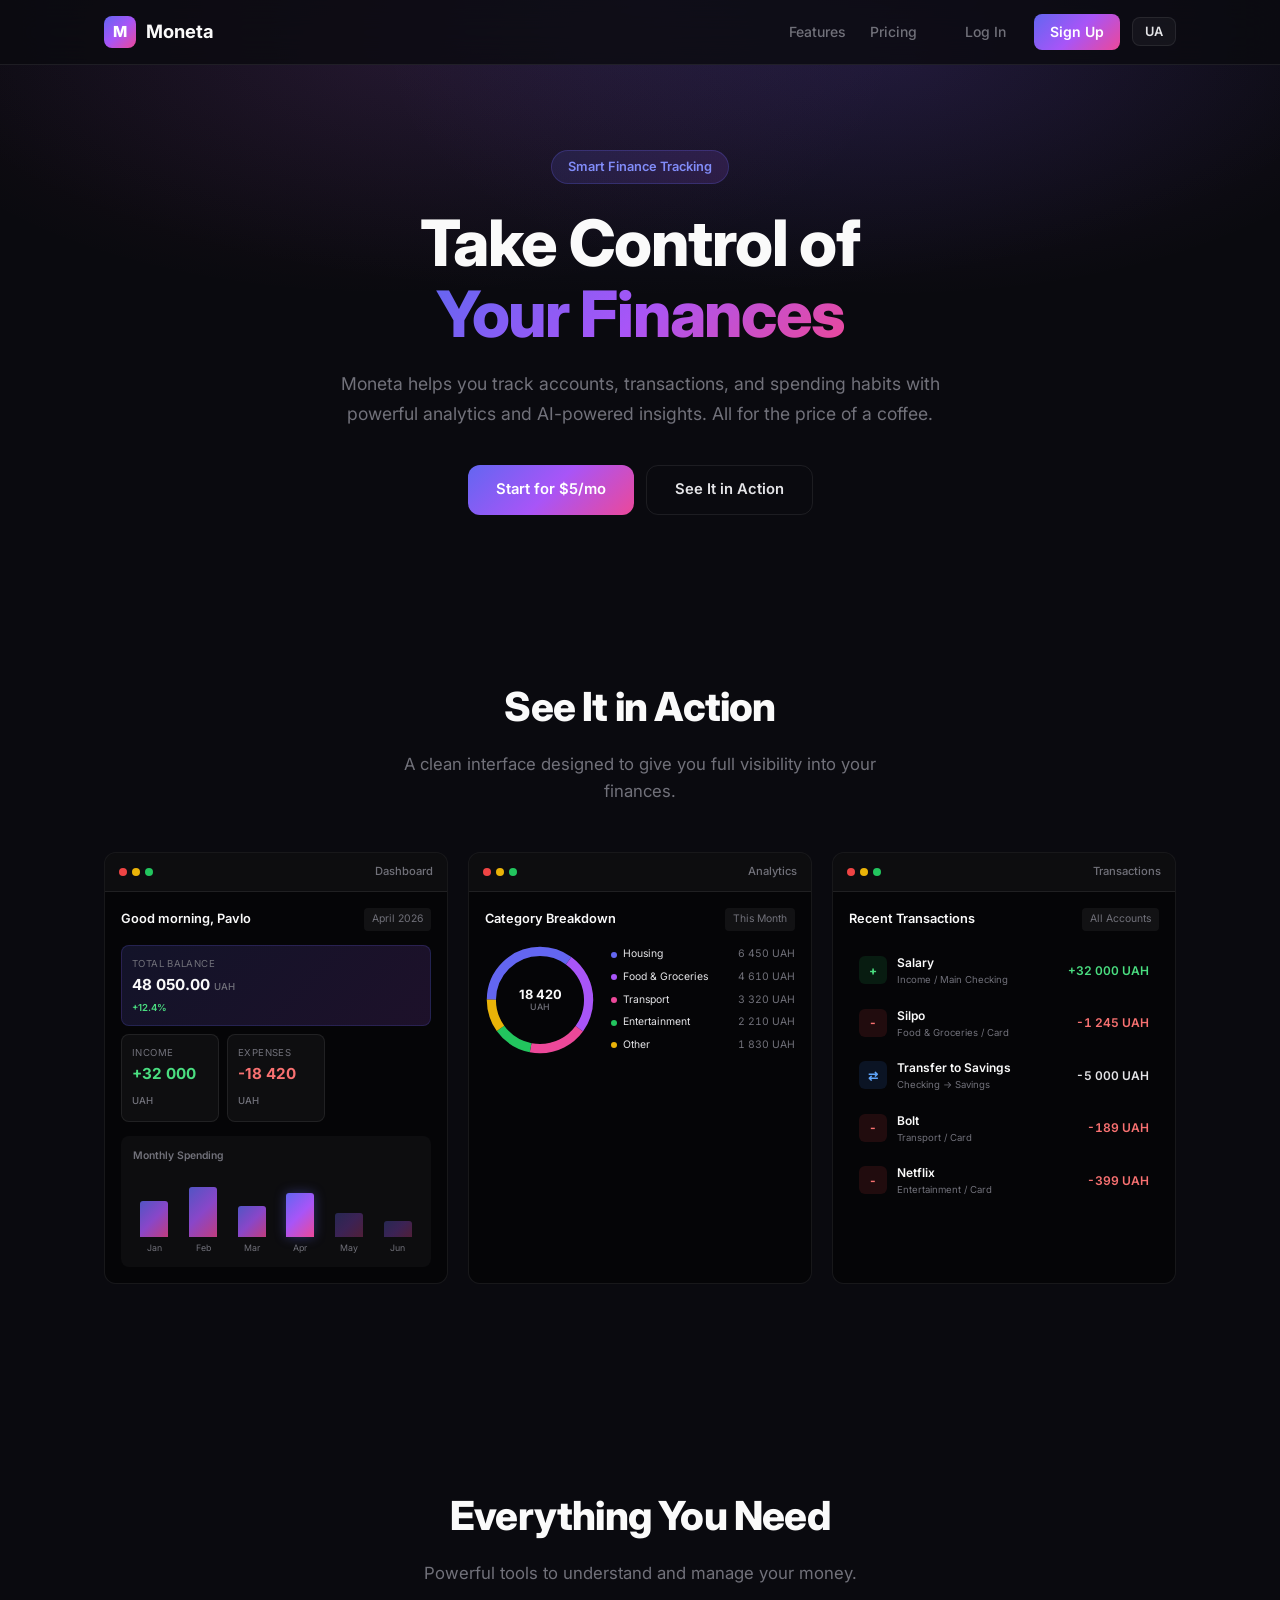
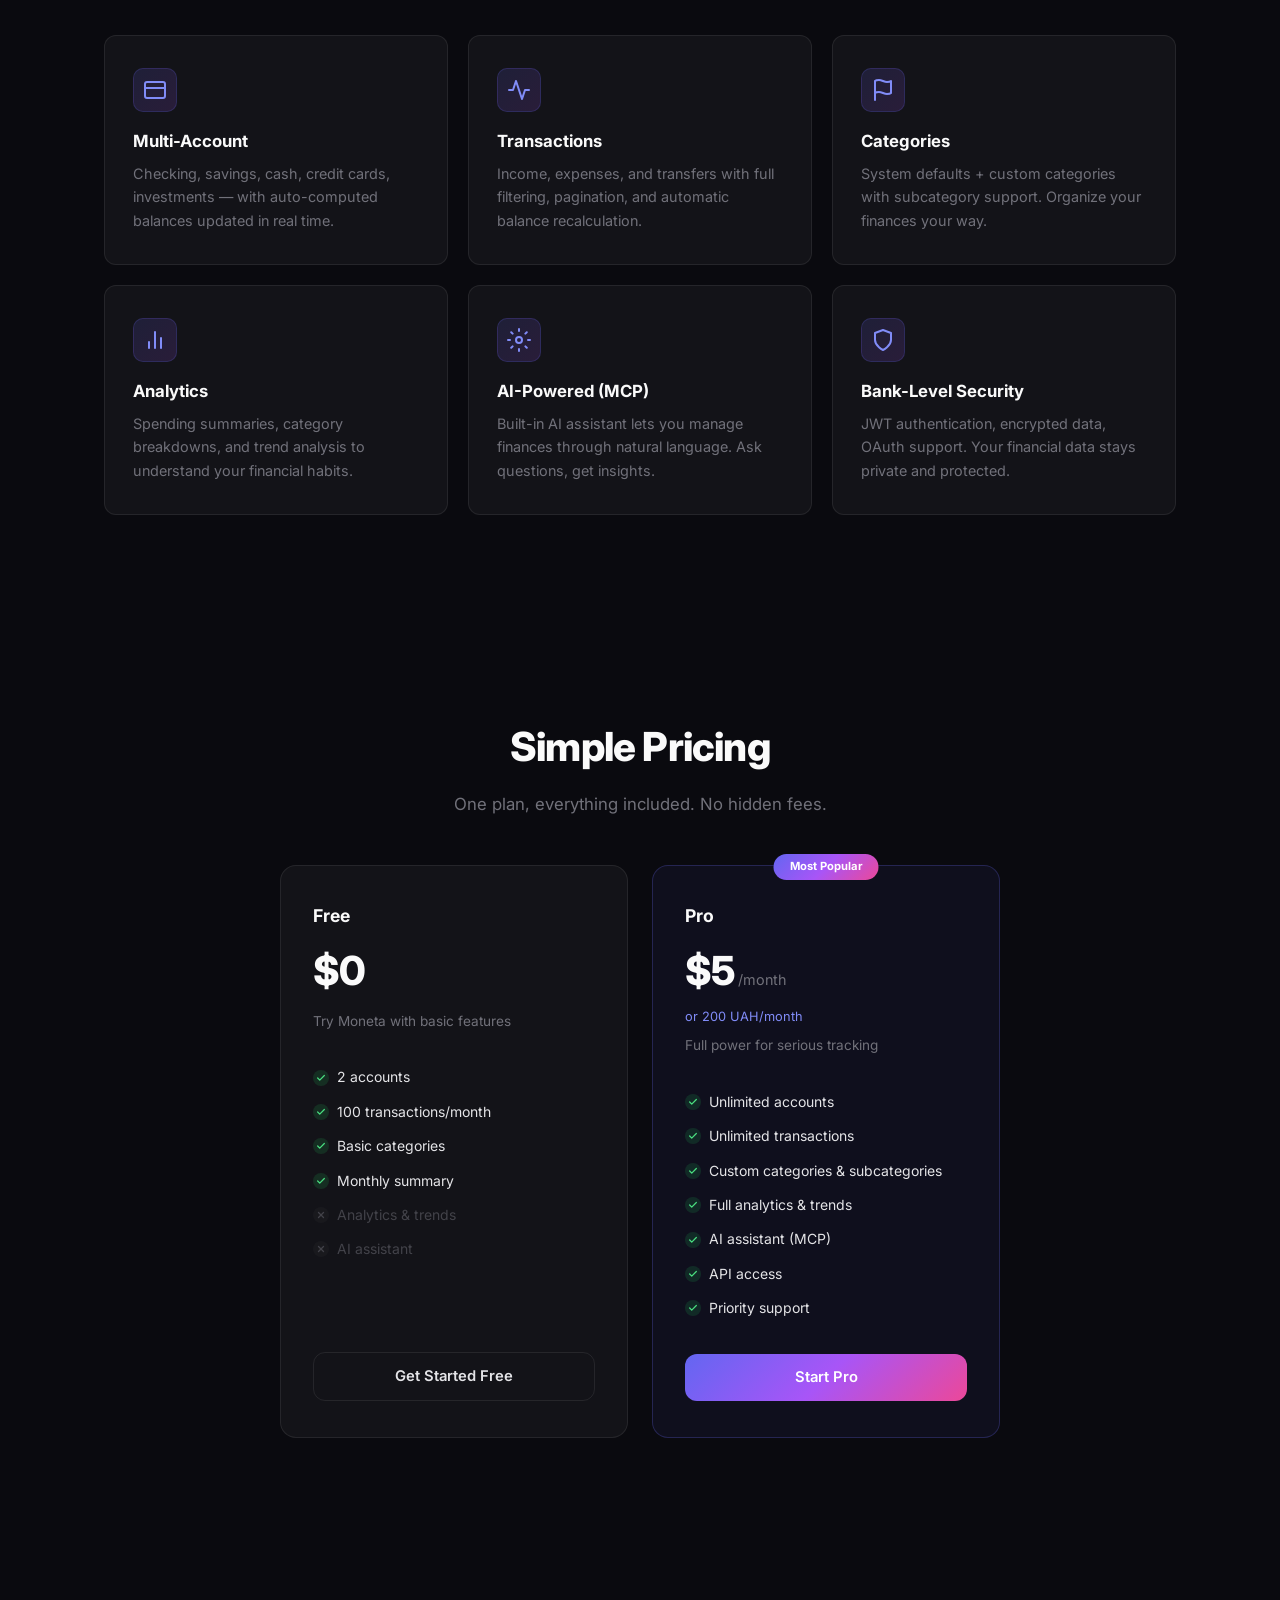
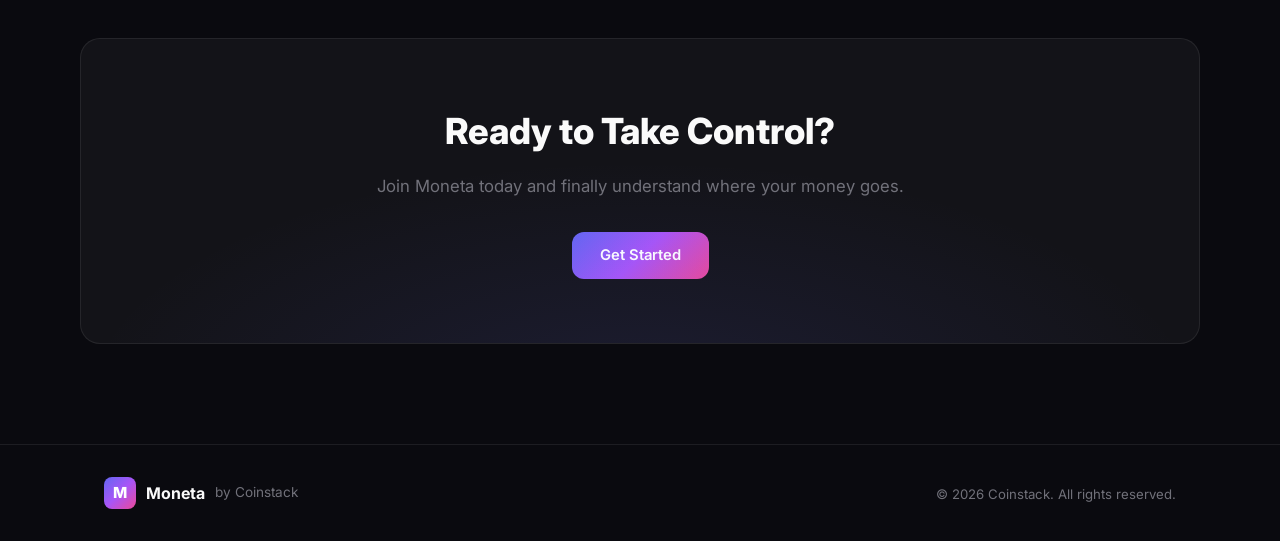
==== index.html @ 7d32ae3e "fix: improve navbar layout with grouped elements - Group nav links and auth actions separately - Mov" ====
<!DOCTYPE html>
<html lang="en">
<head>
  <meta charset="UTF-8" />
  <meta name="viewport" content="width=device-width, initial-scale=1.0" />
  <title>Moneta by Coinstack — Personal Finance Tracking</title>
  <meta name="description" content="Moneta by Coinstack — modern personal finance tracking. Accounts, transactions, categories, analytics, AI-powered insights." />
  <link rel="stylesheet" href="style.css" />
  <link rel="preconnect" href="https://fonts.googleapis.com" />
  <link rel="preconnect" href="https://fonts.gstatic.com" crossorigin />
  <link href="https://fonts.googleapis.com/css2?family=Inter:wght@400;500;600;700;800&display=swap" rel="stylesheet" />
</head>
<body>
  <!-- Nav -->
  <nav class="nav">
    <div class="nav__inner container">
      <a href="#" class="nav__logo">
        <span class="nav__logo-icon">M</span>
        <span>Moneta</span>
      </a>
      <div class="nav__right">
        <div class="nav__links">
          <a href="#features" class="nav__link" data-i18n="nav.features">Features</a>
          <a href="#pricing" class="nav__link" data-i18n="nav.pricing">Pricing</a>
        </div>
        <div class="nav__actions">
          <a href="https://app.coinstack.cloud/login" class="nav__btn nav__btn--login" data-i18n="nav.login">Log In</a>
          <a href="https://app.coinstack.cloud/register" class="nav__btn nav__btn--register" data-i18n="nav.register">Sign Up</a>
          <button class="lang-toggle" id="langToggle" aria-label="Switch language">
            <span class="lang-toggle__flag" id="langFlag">UA</span>
          </button>
        </div>
      </div>
    </div>
  </nav>

  <!-- Hero -->
  <section class="hero">
    <div class="hero__bg"></div>
    <div class="container hero__inner">
      <div class="hero__badge" data-i18n="hero.badge">Smart Finance Tracking</div>
      <h1 class="hero__title">
        <span data-i18n="hero.title1">Take Control of</span><br />
        <span class="hero__title--gradient" data-i18n="hero.title2">Your Finances</span>
      </h1>
      <p class="hero__subtitle" data-i18n="hero.subtitle">
        Moneta helps you track accounts, transactions, and spending habits with powerful analytics and AI-powered insights. All for the price of a coffee.
      </p>
      <div class="hero__cta">
        <a href="#pricing" class="btn btn--primary" data-i18n="hero.cta1">Start for $5/mo</a>
        <a href="#screenshots" class="btn btn--outline" data-i18n="hero.cta2">See It in Action</a>
      </div>
    </div>
  </section>

  <!-- Screenshots -->
  <section class="screenshots" id="screenshots">
    <div class="container">
      <h2 class="section__title" data-i18n="screenshots.title">See It in Action</h2>
      <p class="section__subtitle" data-i18n="screenshots.subtitle">A clean interface designed to give you full visibility into your finances.</p>

      <div class="screenshots__carousel">
        <!-- Dashboard mockup -->
        <div class="mockup">
          <div class="mockup__header">
            <div class="mockup__dots">
              <span></span><span></span><span></span>
            </div>
            <span class="mockup__tab" data-i18n="screenshots.tab.dashboard">Dashboard</span>
          </div>
          <div class="mockup__body">
            <div class="mockup__topbar">
              <span class="mockup__greeting" data-i18n="screenshots.greeting">Good morning, Pavlo</span>
              <span class="mockup__date">April 2026</span>
            </div>
            <div class="mockup__cards">
              <div class="mockup__stat-card mockup__stat-card--balance">
                <span class="mockup__stat-label" data-i18n="screenshots.totalBalance">Total Balance</span>
                <span class="mockup__stat-value">48 050.00 <small>UAH</small></span>
                <span class="mockup__stat-change mockup__stat-change--up">+12.4%</span>
              </div>
              <div class="mockup__stat-card">
                <span class="mockup__stat-label" data-i18n="screenshots.income">Income</span>
                <span class="mockup__stat-value mockup__stat-value--green">+32 000 <small>UAH</small></span>
              </div>
              <div class="mockup__stat-card">
                <span class="mockup__stat-label" data-i18n="screenshots.expenses">Expenses</span>
                <span class="mockup__stat-value mockup__stat-value--red">-18 420 <small>UAH</small></span>
              </div>
            </div>
            <div class="mockup__chart-section">
              <span class="mockup__chart-title" data-i18n="screenshots.spendingChart">Monthly Spending</span>
              <div class="mockup__bars">
                <div class="mockup__bar-group"><div class="mockup__bar" style="height:45%"></div><span>Jan</span></div>
                <div class="mockup__bar-group"><div class="mockup__bar" style="height:62%"></div><span>Feb</span></div>
                <div class="mockup__bar-group"><div class="mockup__bar" style="height:38%"></div><span>Mar</span></div>
                <div class="mockup__bar-group"><div class="mockup__bar mockup__bar--active" style="height:55%"></div><span>Apr</span></div>
                <div class="mockup__bar-group"><div class="mockup__bar mockup__bar--dim" style="height:30%"></div><span>May</span></div>
                <div class="mockup__bar-group"><div class="mockup__bar mockup__bar--dim" style="height:20%"></div><span>Jun</span></div>
              </div>
            </div>
          </div>
        </div>

        <!-- Analytics mockup -->
        <div class="mockup">
          <div class="mockup__header">
            <div class="mockup__dots">
              <span></span><span></span><span></span>
            </div>
            <span class="mockup__tab" data-i18n="screenshots.tab.analytics">Analytics</span>
          </div>
          <div class="mockup__body">
            <div class="mockup__topbar">
              <span class="mockup__greeting" data-i18n="screenshots.categoryBreakdown">Category Breakdown</span>
              <span class="mockup__date" data-i18n="screenshots.thisMonth">This Month</span>
            </div>
            <div class="mockup__donut-section">
              <div class="mockup__donut">
                <svg viewBox="0 0 36 36">
                  <circle cx="18" cy="18" r="15.915" fill="none" stroke="rgba(255,255,255,0.05)" stroke-width="3"/>
                  <circle cx="18" cy="18" r="15.915" fill="none" stroke="#6366f1" stroke-width="3" stroke-dasharray="35 65" stroke-dashoffset="25"/>
                  <circle cx="18" cy="18" r="15.915" fill="none" stroke="#a855f7" stroke-width="3" stroke-dasharray="25 75" stroke-dashoffset="90"/>
                  <circle cx="18" cy="18" r="15.915" fill="none" stroke="#ec4899" stroke-width="3" stroke-dasharray="18 82" stroke-dashoffset="65"/>
                  <circle cx="18" cy="18" r="15.915" fill="none" stroke="#22c55e" stroke-width="3" stroke-dasharray="12 88" stroke-dashoffset="47"/>
                  <circle cx="18" cy="18" r="15.915" fill="none" stroke="#eab308" stroke-width="3" stroke-dasharray="10 90" stroke-dashoffset="35"/>
                </svg>
                <span class="mockup__donut-center">18 420<br/><small>UAH</small></span>
              </div>
              <div class="mockup__legend">
                <div class="mockup__legend-item"><span class="mockup__legend-dot" style="background:#6366f1"></span><span data-i18n="screenshots.cat.housing">Housing</span><span class="mockup__legend-val">6 450 UAH</span></div>
                <div class="mockup__legend-item"><span class="mockup__legend-dot" style="background:#a855f7"></span><span data-i18n="screenshots.cat.food">Food & Groceries</span><span class="mockup__legend-val">4 610 UAH</span></div>
                <div class="mockup__legend-item"><span class="mockup__legend-dot" style="background:#ec4899"></span><span data-i18n="screenshots.cat.transport">Transport</span><span class="mockup__legend-val">3 320 UAH</span></div>
                <div class="mockup__legend-item"><span class="mockup__legend-dot" style="background:#22c55e"></span><span data-i18n="screenshots.cat.entertainment">Entertainment</span><span class="mockup__legend-val">2 210 UAH</span></div>
                <div class="mockup__legend-item"><span class="mockup__legend-dot" style="background:#eab308"></span><span data-i18n="screenshots.cat.other">Other</span><span class="mockup__legend-val">1 830 UAH</span></div>
              </div>
            </div>
          </div>
        </div>

        <!-- Transactions mockup -->
        <div class="mockup">
          <div class="mockup__header">
            <div class="mockup__dots">
              <span></span><span></span><span></span>
            </div>
            <span class="mockup__tab" data-i18n="screenshots.tab.transactions">Transactions</span>
          </div>
          <div class="mockup__body">
            <div class="mockup__topbar">
              <span class="mockup__greeting" data-i18n="screenshots.recentTransactions">Recent Transactions</span>
              <span class="mockup__filter-pill" data-i18n="screenshots.allAccounts">All Accounts</span>
            </div>
            <div class="mockup__tx-list">
              <div class="mockup__tx">
                <div class="mockup__tx-icon mockup__tx-icon--green">+</div>
                <div class="mockup__tx-info">
                  <span class="mockup__tx-name" data-i18n="screenshots.tx.salary">Salary</span>
                  <span class="mockup__tx-cat" data-i18n="screenshots.tx.salarycat">Income / Main Checking</span>
                </div>
                <span class="mockup__tx-amount mockup__tx-amount--green">+32 000 UAH</span>
              </div>
              <div class="mockup__tx">
                <div class="mockup__tx-icon mockup__tx-icon--red">-</div>
                <div class="mockup__tx-info">
                  <span class="mockup__tx-name">Silpo</span>
                  <span class="mockup__tx-cat" data-i18n="screenshots.tx.groceries">Food & Groceries / Card</span>
                </div>
                <span class="mockup__tx-amount mockup__tx-amount--red">-1 245 UAH</span>
              </div>
              <div class="mockup__tx">
                <div class="mockup__tx-icon mockup__tx-icon--blue">&#8644;</div>
                <div class="mockup__tx-info">
                  <span class="mockup__tx-name" data-i18n="screenshots.tx.transfer">Transfer to Savings</span>
                  <span class="mockup__tx-cat" data-i18n="screenshots.tx.transfercat">Checking &rarr; Savings</span>
                </div>
                <span class="mockup__tx-amount">-5 000 UAH</span>
              </div>
              <div class="mockup__tx">
                <div class="mockup__tx-icon mockup__tx-icon--red">-</div>
                <div class="mockup__tx-info">
                  <span class="mockup__tx-name">Bolt</span>
                  <span class="mockup__tx-cat" data-i18n="screenshots.tx.transport">Transport / Card</span>
                </div>
                <span class="mockup__tx-amount mockup__tx-amount--red">-189 UAH</span>
              </div>
              <div class="mockup__tx">
                <div class="mockup__tx-icon mockup__tx-icon--red">-</div>
                <div class="mockup__tx-info">
                  <span class="mockup__tx-name">Netflix</span>
                  <span class="mockup__tx-cat" data-i18n="screenshots.tx.entertainment">Entertainment / Card</span>
                </div>
                <span class="mockup__tx-amount mockup__tx-amount--red">-399 UAH</span>
              </div>
            </div>
          </div>
        </div>
      </div>
    </div>
  </section>

  <!-- Features -->
  <section class="features" id="features">
    <div class="container">
      <h2 class="section__title" data-i18n="features.title">Everything You Need</h2>
      <p class="section__subtitle" data-i18n="features.subtitle">Powerful tools to understand and manage your money.</p>
      <div class="features__grid">

        <div class="card">
          <div class="card__icon">
            <svg width="24" height="24" fill="none" stroke="currentColor" stroke-width="2" stroke-linecap="round" stroke-linejoin="round"><rect x="2" y="4" width="20" height="16" rx="2"/><path d="M2 10h20"/></svg>
          </div>
          <h3 class="card__title" data-i18n="features.accounts.title">Multi-Account</h3>
          <p class="card__text" data-i18n="features.accounts.text">Checking, savings, cash, credit cards, investments — with auto-computed balances updated in real time.</p>
        </div>

        <div class="card">
          <div class="card__icon">
            <svg width="24" height="24" fill="none" stroke="currentColor" stroke-width="2" stroke-linecap="round" stroke-linejoin="round"><polyline points="22 12 18 12 15 21 9 3 6 12 2 12"/></svg>
          </div>
          <h3 class="card__title" data-i18n="features.transactions.title">Transactions</h3>
          <p class="card__text" data-i18n="features.transactions.text">Income, expenses, and transfers with full filtering, pagination, and automatic balance recalculation.</p>
        </div>

        <div class="card">
          <div class="card__icon">
            <svg width="24" height="24" fill="none" stroke="currentColor" stroke-width="2" stroke-linecap="round" stroke-linejoin="round"><path d="M4 15s1-1 4-1 5 2 8 2 4-1 4-1V3s-1 1-4 1-5-2-8-2-4 1-4 1z"/><line x1="4" y1="22" x2="4" y2="15"/></svg>
          </div>
          <h3 class="card__title" data-i18n="features.categories.title">Categories</h3>
          <p class="card__text" data-i18n="features.categories.text">System defaults + custom categories with subcategory support. Organize your finances your way.</p>
        </div>

        <div class="card">
          <div class="card__icon">
            <svg width="24" height="24" fill="none" stroke="currentColor" stroke-width="2" stroke-linecap="round" stroke-linejoin="round"><line x1="18" y1="20" x2="18" y2="10"/><line x1="12" y1="20" x2="12" y2="4"/><line x1="6" y1="20" x2="6" y2="14"/></svg>
          </div>
          <h3 class="card__title" data-i18n="features.analytics.title">Analytics</h3>
          <p class="card__text" data-i18n="features.analytics.text">Spending summaries, category breakdowns, and trend analysis to understand your financial habits.</p>
        </div>

        <div class="card">
          <div class="card__icon">
            <svg width="24" height="24" fill="none" stroke="currentColor" stroke-width="2" stroke-linecap="round" stroke-linejoin="round"><circle cx="12" cy="12" r="3"/><path d="M12 1v2M12 21v2M4.22 4.22l1.42 1.42M18.36 18.36l1.42 1.42M1 12h2M21 12h2M4.22 19.78l1.42-1.42M18.36 5.64l1.42-1.42"/></svg>
          </div>
          <h3 class="card__title" data-i18n="features.mcp.title">AI-Powered (MCP)</h3>
          <p class="card__text" data-i18n="features.mcp.text">Built-in AI assistant lets you manage finances through natural language. Ask questions, get insights.</p>
        </div>

        <div class="card">
          <div class="card__icon">
            <svg width="24" height="24" fill="none" stroke="currentColor" stroke-width="2" stroke-linecap="round" stroke-linejoin="round"><path d="M12 22s8-4 8-10V5l-8-3-8 3v7c0 6 8 10 8 10z"/></svg>
          </div>
          <h3 class="card__title" data-i18n="features.security.title">Bank-Level Security</h3>
          <p class="card__text" data-i18n="features.security.text">JWT authentication, encrypted data, OAuth support. Your financial data stays private and protected.</p>
        </div>

      </div>
    </div>
  </section>

  <!-- Pricing -->
  <section class="pricing" id="pricing">
    <div class="container">
      <h2 class="section__title" data-i18n="pricing.title">Simple Pricing</h2>
      <p class="section__subtitle" data-i18n="pricing.subtitle">One plan, everything included. No hidden fees.</p>
      <div class="pricing__grid">

        <div class="pricing__card pricing__card--free">
          <div class="pricing__card-header">
            <h3 class="pricing__plan" data-i18n="pricing.free.name">Free</h3>
            <div class="pricing__price">
              <span class="pricing__amount">$0</span>
            </div>
            <p class="pricing__desc" data-i18n="pricing.free.desc">Try Moneta with basic features</p>
          </div>
          <ul class="pricing__features">
            <li data-i18n="pricing.free.f1">2 accounts</li>
            <li data-i18n="pricing.free.f2">100 transactions/month</li>
            <li data-i18n="pricing.free.f3">Basic categories</li>
            <li data-i18n="pricing.free.f4">Monthly summary</li>
            <li class="pricing__features--disabled" data-i18n="pricing.free.f5">Analytics & trends</li>
            <li class="pricing__features--disabled" data-i18n="pricing.free.f6">AI assistant</li>
          </ul>
          <a href="#" class="btn btn--outline pricing__btn" data-i18n="pricing.free.cta">Get Started Free</a>
        </div>

        <div class="pricing__card pricing__card--pro">
          <div class="pricing__popular" data-i18n="pricing.popular">Most Popular</div>
          <div class="pricing__card-header">
            <h3 class="pricing__plan" data-i18n="pricing.pro.name">Pro</h3>
            <div class="pricing__price">
              <span class="pricing__amount" id="priceAmount">$5</span>
              <span class="pricing__period" data-i18n="pricing.period">/month</span>
            </div>
            <p class="pricing__price-alt" id="priceAlt" data-i18n="pricing.pro.alt">or 200 UAH/month</p>
            <p class="pricing__desc" data-i18n="pricing.pro.desc">Full power for serious tracking</p>
          </div>
          <ul class="pricing__features">
            <li data-i18n="pricing.pro.f1">Unlimited accounts</li>
            <li data-i18n="pricing.pro.f2">Unlimited transactions</li>
            <li data-i18n="pricing.pro.f3">Custom categories & subcategories</li>
            <li data-i18n="pricing.pro.f4">Full analytics & trends</li>
            <li data-i18n="pricing.pro.f5">AI assistant (MCP)</li>
            <li data-i18n="pricing.pro.f6">API access</li>
            <li data-i18n="pricing.pro.f7">Priority support</li>
          </ul>
          <a href="#" class="btn btn--primary pricing__btn" data-i18n="pricing.pro.cta">Start Pro</a>
        </div>

      </div>
    </div>
  </section>

  <!-- CTA -->
  <section class="cta">
    <div class="container cta__inner">
      <h2 class="cta__title" data-i18n="cta.title">Ready to Take Control?</h2>
      <p class="cta__text" data-i18n="cta.text">Join Moneta today and finally understand where your money goes.</p>
      <div class="hero__cta">
        <a href="#pricing" class="btn btn--primary" data-i18n="cta.start">Get Started</a>
      </div>
    </div>
  </section>

  <!-- Footer -->
  <footer class="footer">
    <div class="container footer__inner">
      <div class="footer__left">
        <span class="nav__logo-icon">M</span>
        <span>Moneta</span>
        <span class="footer__by">by Coinstack</span>
      </div>
      <div class="footer__right">
        <span class="footer__copy" data-i18n="footer.copy">&copy; 2026 Coinstack. All rights reserved.</span>
      </div>
    </div>
  </footer>

  <script src="script.js"></script>
</body>
</html>
---- style.css ----
/* ===== Reset & Base ===== */
*,
*::before,
*::after {
  margin: 0;
  padding: 0;
  box-sizing: border-box;
}

:root {
  --bg: #0a0a0f;
  --bg-card: rgba(255, 255, 255, 0.04);
  --bg-card-hover: rgba(255, 255, 255, 0.07);
  --border: rgba(255, 255, 255, 0.08);
  --text: #e4e4e7;
  --text-dim: #71717a;
  --text-bright: #fafafa;
  --accent: #6366f1;
  --accent-light: #818cf8;
  --gradient: linear-gradient(135deg, #6366f1, #a855f7, #ec4899);
  --gradient-subtle: linear-gradient(135deg, rgba(99,102,241,0.15), rgba(168,85,247,0.15));
  --radius: 12px;
  --radius-sm: 8px;
  --font: 'Inter', -apple-system, BlinkMacSystemFont, sans-serif;
}

html {
  scroll-behavior: smooth;
  -webkit-font-smoothing: antialiased;
}

body {
  font-family: var(--font);
  background: var(--bg);
  color: var(--text);
  line-height: 1.6;
  overflow-x: hidden;
}

a {
  color: inherit;
  text-decoration: none;
}

.container {
  max-width: 1120px;
  margin: 0 auto;
  padding: 0 24px;
}

/* ===== Nav ===== */
.nav {
  position: fixed;
  top: 0;
  left: 0;
  right: 0;
  z-index: 100;
  background: rgba(10, 10, 15, 0.8);
  backdrop-filter: blur(20px);
  border-bottom: 1px solid var(--border);
}

.nav__inner {
  display: flex;
  align-items: center;
  justify-content: space-between;
  height: 64px;
}

.nav__logo {
  display: flex;
  align-items: center;
  gap: 10px;
  font-weight: 700;
  font-size: 1.15rem;
  color: var(--text-bright);
}

.nav__logo-icon {
  display: inline-flex;
  align-items: center;
  justify-content: center;
  width: 32px;
  height: 32px;
  background: var(--gradient);
  border-radius: 8px;
  font-weight: 800;
  font-size: 0.95rem;
  color: #fff;
}

.nav__right {
  display: flex;
  align-items: center;
  gap: 32px;
}

.nav__links {
  display: flex;
  align-items: center;
  gap: 24px;
}

.nav__actions {
  display: flex;
  align-items: center;
  gap: 12px;
}

.nav__link {
  font-size: 0.875rem;
  font-weight: 500;
  color: var(--text-dim);
  transition: color 0.2s;
}

.nav__link:hover {
  color: var(--text-bright);
}

.lang-toggle {
  display: inline-flex;
  align-items: center;
  justify-content: center;
  background: var(--bg-card);
  border: 1px solid var(--border);
  border-radius: var(--radius-sm);
  padding: 6px 12px;
  color: var(--text);
  font-size: 0.8rem;
  font-weight: 600;
  font-family: var(--font);
  cursor: pointer;
  transition: background 0.2s, border-color 0.2s;
}

.lang-toggle:hover {
  background: var(--bg-card-hover);
  border-color: var(--accent);
}

.nav__btn {
  font-size: 0.875rem;
  font-weight: 500;
  padding: 7px 16px;
  border-radius: var(--radius-sm);
  transition: all 0.2s;
}

.nav__btn--login {
  color: var(--text-dim);
}

.nav__btn--login:hover {
  color: var(--text-bright);
}

.nav__btn--register {
  background: var(--gradient);
  color: #fff;
  font-weight: 600;
}

.nav__btn--register:hover {
  opacity: 0.9;
  transform: translateY(-1px);
}

/* ===== Hero ===== */
.hero {
  position: relative;
  padding: 150px 0 80px;
  text-align: center;
  overflow: hidden;
}

.hero__bg {
  position: absolute;
  inset: 0;
  background:
    radial-gradient(ellipse 60% 50% at 50% 0%, rgba(99,102,241,0.15), transparent),
    radial-gradient(ellipse 40% 40% at 70% 10%, rgba(168,85,247,0.1), transparent),
    radial-gradient(ellipse 40% 40% at 30% 10%, rgba(236,72,153,0.08), transparent);
  pointer-events: none;
}

.hero__inner {
  position: relative;
}

.hero__badge {
  display: inline-block;
  padding: 6px 16px;
  background: var(--gradient-subtle);
  border: 1px solid rgba(99,102,241,0.25);
  border-radius: 999px;
  font-size: 0.8rem;
  font-weight: 600;
  color: var(--accent-light);
  margin-bottom: 24px;
}

.hero__title {
  font-size: clamp(2.5rem, 6vw, 4rem);
  font-weight: 800;
  line-height: 1.1;
  color: var(--text-bright);
  margin-bottom: 20px;
  letter-spacing: -0.02em;
}

.hero__title--gradient {
  background: var(--gradient);
  -webkit-background-clip: text;
  background-clip: text;
  -webkit-text-fill-color: transparent;
}

.hero__subtitle {
  max-width: 600px;
  margin: 0 auto 36px;
  font-size: 1.1rem;
  color: var(--text-dim);
  line-height: 1.7;
}

.hero__cta {
  display: flex;
  gap: 12px;
  justify-content: center;
  flex-wrap: wrap;
}

/* Buttons */
.btn {
  display: inline-flex;
  align-items: center;
  padding: 12px 28px;
  border-radius: var(--radius);
  font-size: 0.925rem;
  font-weight: 600;
  transition: all 0.2s;
  cursor: pointer;
}

.btn--primary {
  background: var(--gradient);
  color: #fff;
  border: none;
}

.btn--primary:hover {
  opacity: 0.9;
  transform: translateY(-1px);
  box-shadow: 0 8px 30px rgba(99,102,241,0.3);
}

.btn--outline {
  background: transparent;
  color: var(--text);
  border: 1px solid var(--border);
}

.btn--outline:hover {
  border-color: var(--accent);
  color: var(--text-bright);
  background: rgba(99,102,241,0.05);
}

/* ===== Section commons ===== */
.section__title {
  font-size: clamp(1.75rem, 4vw, 2.5rem);
  font-weight: 800;
  color: var(--text-bright);
  text-align: center;
  margin-bottom: 12px;
  letter-spacing: -0.02em;
}

.section__subtitle {
  text-align: center;
  color: var(--text-dim);
  max-width: 520px;
  margin: 0 auto 48px;
  font-size: 1.05rem;
}

/* ===== Screenshots / Mockups ===== */
.screenshots {
  padding: 80px 0 100px;
}

.screenshots__carousel {
  display: grid;
  grid-template-columns: repeat(3, 1fr);
  gap: 20px;
}

.mockup {
  background: rgba(0,0,0,0.5);
  border: 1px solid var(--border);
  border-radius: var(--radius);
  overflow: hidden;
  transition: border-color 0.3s, transform 0.3s;
}

.mockup:hover {
  border-color: rgba(99,102,241,0.25);
  transform: translateY(-4px);
}

.mockup__header {
  display: flex;
  align-items: center;
  gap: 8px;
  padding: 10px 14px;
  background: rgba(255,255,255,0.03);
  border-bottom: 1px solid var(--border);
}

.mockup__dots {
  display: flex;
  gap: 5px;
}

.mockup__dots span {
  width: 8px;
  height: 8px;
  border-radius: 50%;
}

.mockup__dots span:nth-child(1) { background: #ef4444; }
.mockup__dots span:nth-child(2) { background: #eab308; }
.mockup__dots span:nth-child(3) { background: #22c55e; }

.mockup__tab {
  margin-left: auto;
  font-size: 0.7rem;
  font-weight: 500;
  color: var(--text-dim);
}

.mockup__body {
  padding: 16px;
}

.mockup__topbar {
  display: flex;
  align-items: center;
  justify-content: space-between;
  margin-bottom: 14px;
}

.mockup__greeting {
  font-size: 0.8rem;
  font-weight: 600;
  color: var(--text-bright);
}

.mockup__date,
.mockup__filter-pill {
  font-size: 0.65rem;
  color: var(--text-dim);
  background: rgba(255,255,255,0.05);
  padding: 3px 8px;
  border-radius: 4px;
}

/* Dashboard stat cards */
.mockup__cards {
  display: grid;
  grid-template-columns: 1fr 1fr 1fr;
  gap: 8px;
  margin-bottom: 14px;
}

.mockup__stat-card {
  background: rgba(255,255,255,0.04);
  border: 1px solid var(--border);
  border-radius: 8px;
  padding: 10px;
  display: flex;
  flex-direction: column;
  gap: 2px;
}

.mockup__stat-card--balance {
  grid-column: 1 / -1;
  background: var(--gradient-subtle);
  border-color: rgba(99,102,241,0.2);
}

.mockup__stat-label {
  font-size: 0.6rem;
  color: var(--text-dim);
  text-transform: uppercase;
  letter-spacing: 0.04em;
}

.mockup__stat-value {
  font-size: 0.95rem;
  font-weight: 700;
  color: var(--text-bright);
}

.mockup__stat-value small {
  font-size: 0.6rem;
  font-weight: 500;
  color: var(--text-dim);
}

.mockup__stat-value--green { color: #4ade80; }
.mockup__stat-value--red { color: #f87171; }

.mockup__stat-change {
  font-size: 0.6rem;
  font-weight: 600;
}

.mockup__stat-change--up { color: #4ade80; }

/* Chart bars */
.mockup__chart-section {
  background: rgba(255,255,255,0.03);
  border-radius: 8px;
  padding: 12px;
}

.mockup__chart-title {
  font-size: 0.65rem;
  font-weight: 600;
  color: var(--text-dim);
  display: block;
  margin-bottom: 10px;
}

.mockup__bars {
  display: flex;
  align-items: flex-end;
  justify-content: space-between;
  height: 80px;
  gap: 6px;
}

.mockup__bar-group {
  flex: 1;
  display: flex;
  flex-direction: column;
  align-items: center;
  gap: 4px;
  height: 100%;
  justify-content: flex-end;
}

.mockup__bar-group span {
  font-size: 0.55rem;
  color: var(--text-dim);
}

.mockup__bar {
  width: 100%;
  max-width: 28px;
  background: var(--gradient);
  border-radius: 3px 3px 0 0;
  opacity: 0.8;
}

.mockup__bar--active {
  opacity: 1;
  box-shadow: 0 0 12px rgba(99,102,241,0.4);
}

.mockup__bar--dim {
  opacity: 0.3;
}

/* Analytics donut */
.mockup__donut-section {
  display: flex;
  gap: 16px;
  align-items: center;
}

.mockup__donut {
  position: relative;
  width: 110px;
  min-width: 110px;
  height: 110px;
}

.mockup__donut svg {
  width: 100%;
  height: 100%;
  transform: rotate(-90deg);
}

.mockup__donut-center {
  position: absolute;
  inset: 0;
  display: flex;
  align-items: center;
  justify-content: center;
  flex-direction: column;
  font-size: 0.8rem;
  font-weight: 700;
  color: var(--text-bright);
  text-align: center;
  line-height: 1.2;
}

.mockup__donut-center small {
  font-size: 0.55rem;
  font-weight: 500;
  color: var(--text-dim);
}

.mockup__legend {
  flex: 1;
  display: flex;
  flex-direction: column;
  gap: 6px;
}

.mockup__legend-item {
  display: flex;
  align-items: center;
  gap: 6px;
  font-size: 0.65rem;
  color: var(--text);
}

.mockup__legend-dot {
  width: 6px;
  height: 6px;
  border-radius: 50%;
  flex-shrink: 0;
}

.mockup__legend-val {
  margin-left: auto;
  color: var(--text-dim);
  font-variant-numeric: tabular-nums;
}

/* Transactions list */
.mockup__tx-list {
  display: flex;
  flex-direction: column;
  gap: 2px;
}

.mockup__tx {
  display: flex;
  align-items: center;
  gap: 10px;
  padding: 8px 10px;
  border-radius: 6px;
  transition: background 0.15s;
}

.mockup__tx:hover {
  background: rgba(255,255,255,0.03);
}

.mockup__tx-icon {
  width: 28px;
  height: 28px;
  border-radius: 6px;
  display: flex;
  align-items: center;
  justify-content: center;
  font-size: 0.75rem;
  font-weight: 700;
  flex-shrink: 0;
}

.mockup__tx-icon--green { background: rgba(34,197,94,0.12); color: #4ade80; }
.mockup__tx-icon--red { background: rgba(239,68,68,0.12); color: #f87171; }
.mockup__tx-icon--blue { background: rgba(59,130,246,0.12); color: #60a5fa; }

.mockup__tx-info {
  flex: 1;
  display: flex;
  flex-direction: column;
  min-width: 0;
}

.mockup__tx-name {
  font-size: 0.75rem;
  font-weight: 600;
  color: var(--text-bright);
}

.mockup__tx-cat {
  font-size: 0.6rem;
  color: var(--text-dim);
}

.mockup__tx-amount {
  font-size: 0.75rem;
  font-weight: 600;
  color: var(--text);
  white-space: nowrap;
  font-variant-numeric: tabular-nums;
}

.mockup__tx-amount--green { color: #4ade80; }
.mockup__tx-amount--red { color: #f87171; }

/* ===== Features ===== */
.features {
  padding: 100px 0;
}

.features__grid {
  display: grid;
  grid-template-columns: repeat(3, 1fr);
  gap: 20px;
}

.card {
  background: var(--bg-card);
  border: 1px solid var(--border);
  border-radius: var(--radius);
  padding: 32px 28px;
  transition: background 0.25s, border-color 0.25s, transform 0.25s;
}

.card:hover {
  background: var(--bg-card-hover);
  border-color: rgba(99,102,241,0.2);
  transform: translateY(-2px);
}

.card__icon {
  display: inline-flex;
  align-items: center;
  justify-content: center;
  width: 44px;
  height: 44px;
  background: var(--gradient-subtle);
  border: 1px solid rgba(99,102,241,0.2);
  border-radius: 10px;
  color: var(--accent-light);
  margin-bottom: 16px;
}

.card__title {
  font-size: 1.05rem;
  font-weight: 700;
  color: var(--text-bright);
  margin-bottom: 8px;
}

.card__text {
  font-size: 0.9rem;
  color: var(--text-dim);
  line-height: 1.6;
}

/* ===== Pricing ===== */
.pricing {
  padding: 100px 0;
}

.pricing__grid {
  display: grid;
  grid-template-columns: 1fr 1fr;
  gap: 24px;
  max-width: 720px;
  margin: 0 auto;
}

.pricing__card {
  background: var(--bg-card);
  border: 1px solid var(--border);
  border-radius: 16px;
  padding: 36px 32px;
  display: flex;
  flex-direction: column;
  position: relative;
}

.pricing__card--pro {
  background: rgba(99,102,241,0.06);
  border-color: rgba(99,102,241,0.25);
}

.pricing__popular {
  position: absolute;
  top: -12px;
  left: 50%;
  transform: translateX(-50%);
  background: var(--gradient);
  color: #fff;
  font-size: 0.7rem;
  font-weight: 700;
  padding: 4px 16px;
  border-radius: 999px;
  white-space: nowrap;
}

.pricing__card-header {
  margin-bottom: 28px;
}

.pricing__plan {
  font-size: 1.1rem;
  font-weight: 700;
  color: var(--text-bright);
  margin-bottom: 8px;
}

.pricing__price {
  display: flex;
  align-items: baseline;
  gap: 4px;
}

.pricing__amount {
  font-size: 2.5rem;
  font-weight: 800;
  color: var(--text-bright);
  letter-spacing: -0.02em;
}

.pricing__period {
  font-size: 0.9rem;
  color: var(--text-dim);
}

.pricing__price-alt {
  font-size: 0.8rem;
  color: var(--accent-light);
  margin-top: 4px;
}

.pricing__desc {
  font-size: 0.85rem;
  color: var(--text-dim);
  margin-top: 8px;
}

.pricing__features {
  list-style: none;
  flex: 1;
  margin-bottom: 28px;
}

.pricing__features li {
  padding: 6px 0;
  font-size: 0.875rem;
  color: var(--text);
  display: flex;
  align-items: center;
  gap: 8px;
}

.pricing__features li::before {
  content: '';
  width: 16px;
  height: 16px;
  border-radius: 50%;
  background: rgba(34,197,94,0.15);
  flex-shrink: 0;
  background-image: url("data:image/svg+xml,%3Csvg xmlns='http://www.w3.org/2000/svg' width='10' height='10' viewBox='0 0 24 24' fill='none' stroke='%234ade80' stroke-width='3' stroke-linecap='round' stroke-linejoin='round'%3E%3Cpolyline points='20 6 9 17 4 12'/%3E%3C/svg%3E");
  background-repeat: no-repeat;
  background-position: center;
}

.pricing__features--disabled {
  color: var(--text-dim) !important;
  opacity: 0.5;
}

.pricing__features--disabled::before {
  background: rgba(255,255,255,0.05) !important;
  background-image: url("data:image/svg+xml,%3Csvg xmlns='http://www.w3.org/2000/svg' width='10' height='10' viewBox='0 0 24 24' fill='none' stroke='%2371717a' stroke-width='3' stroke-linecap='round' stroke-linejoin='round'%3E%3Cline x1='18' y1='6' x2='6' y2='18'/%3E%3Cline x1='6' y1='6' x2='18' y2='18'/%3E%3C/svg%3E") !important;
  background-repeat: no-repeat !important;
  background-position: center !important;
}

.pricing__btn {
  text-align: center;
  justify-content: center;
  width: 100%;
}

/* ===== CTA ===== */
.cta {
  padding: 100px 0;
}

.cta__inner {
  text-align: center;
  padding: 64px 40px;
  background: var(--bg-card);
  border: 1px solid var(--border);
  border-radius: 20px;
  position: relative;
  overflow: hidden;
}

.cta__inner::before {
  content: '';
  position: absolute;
  inset: 0;
  background:
    radial-gradient(ellipse 50% 80% at 50% 120%, rgba(99,102,241,0.12), transparent);
  pointer-events: none;
}

.cta__title {
  font-size: clamp(1.75rem, 4vw, 2.25rem);
  font-weight: 800;
  color: var(--text-bright);
  margin-bottom: 12px;
  position: relative;
}

.cta__text {
  color: var(--text-dim);
  margin-bottom: 32px;
  font-size: 1.05rem;
  position: relative;
}

/* ===== Footer ===== */
.footer {
  padding: 32px 0;
  border-top: 1px solid var(--border);
}

.footer__inner {
  display: flex;
  align-items: center;
  justify-content: space-between;
}

.footer__left {
  display: flex;
  align-items: center;
  gap: 10px;
  font-weight: 700;
  color: var(--text-bright);
}

.footer__by {
  font-weight: 400;
  font-size: 0.85rem;
  color: var(--text-dim);
}

.footer__copy {
  font-size: 0.825rem;
  color: var(--text-dim);
}

/* ===== Responsive ===== */
@media (max-width: 768px) {
  .features__grid {
    grid-template-columns: 1fr;
  }

  .screenshots__carousel {
    grid-template-columns: 1fr;
    gap: 16px;
  }

  .pricing__grid {
    grid-template-columns: 1fr;
  }

  .nav__links {
    display: none;
  }

  .nav__btn {
    font-size: 0.8rem;
    padding: 6px 12px;
  }

  .hero {
    padding: 120px 0 60px;
  }

  .hero__subtitle {
    font-size: 1rem;
  }

  .cta__inner {
    padding: 40px 24px;
  }

  .footer__inner {
    flex-direction: column;
    gap: 12px;
    text-align: center;
  }

  .mockup__donut-section {
    flex-direction: column;
    align-items: flex-start;
  }

  .mockup__donut {
    align-self: center;
  }
}

@media (min-width: 769px) and (max-width: 1024px) {
  .features__grid {
    grid-template-columns: repeat(2, 1fr);
  }

  .screenshots__carousel {
    grid-template-columns: 1fr 1fr;
  }

  .screenshots__carousel .mockup:last-child {
    grid-column: 1 / -1;
    max-width: 50%;
    margin: 0 auto;
  }
}
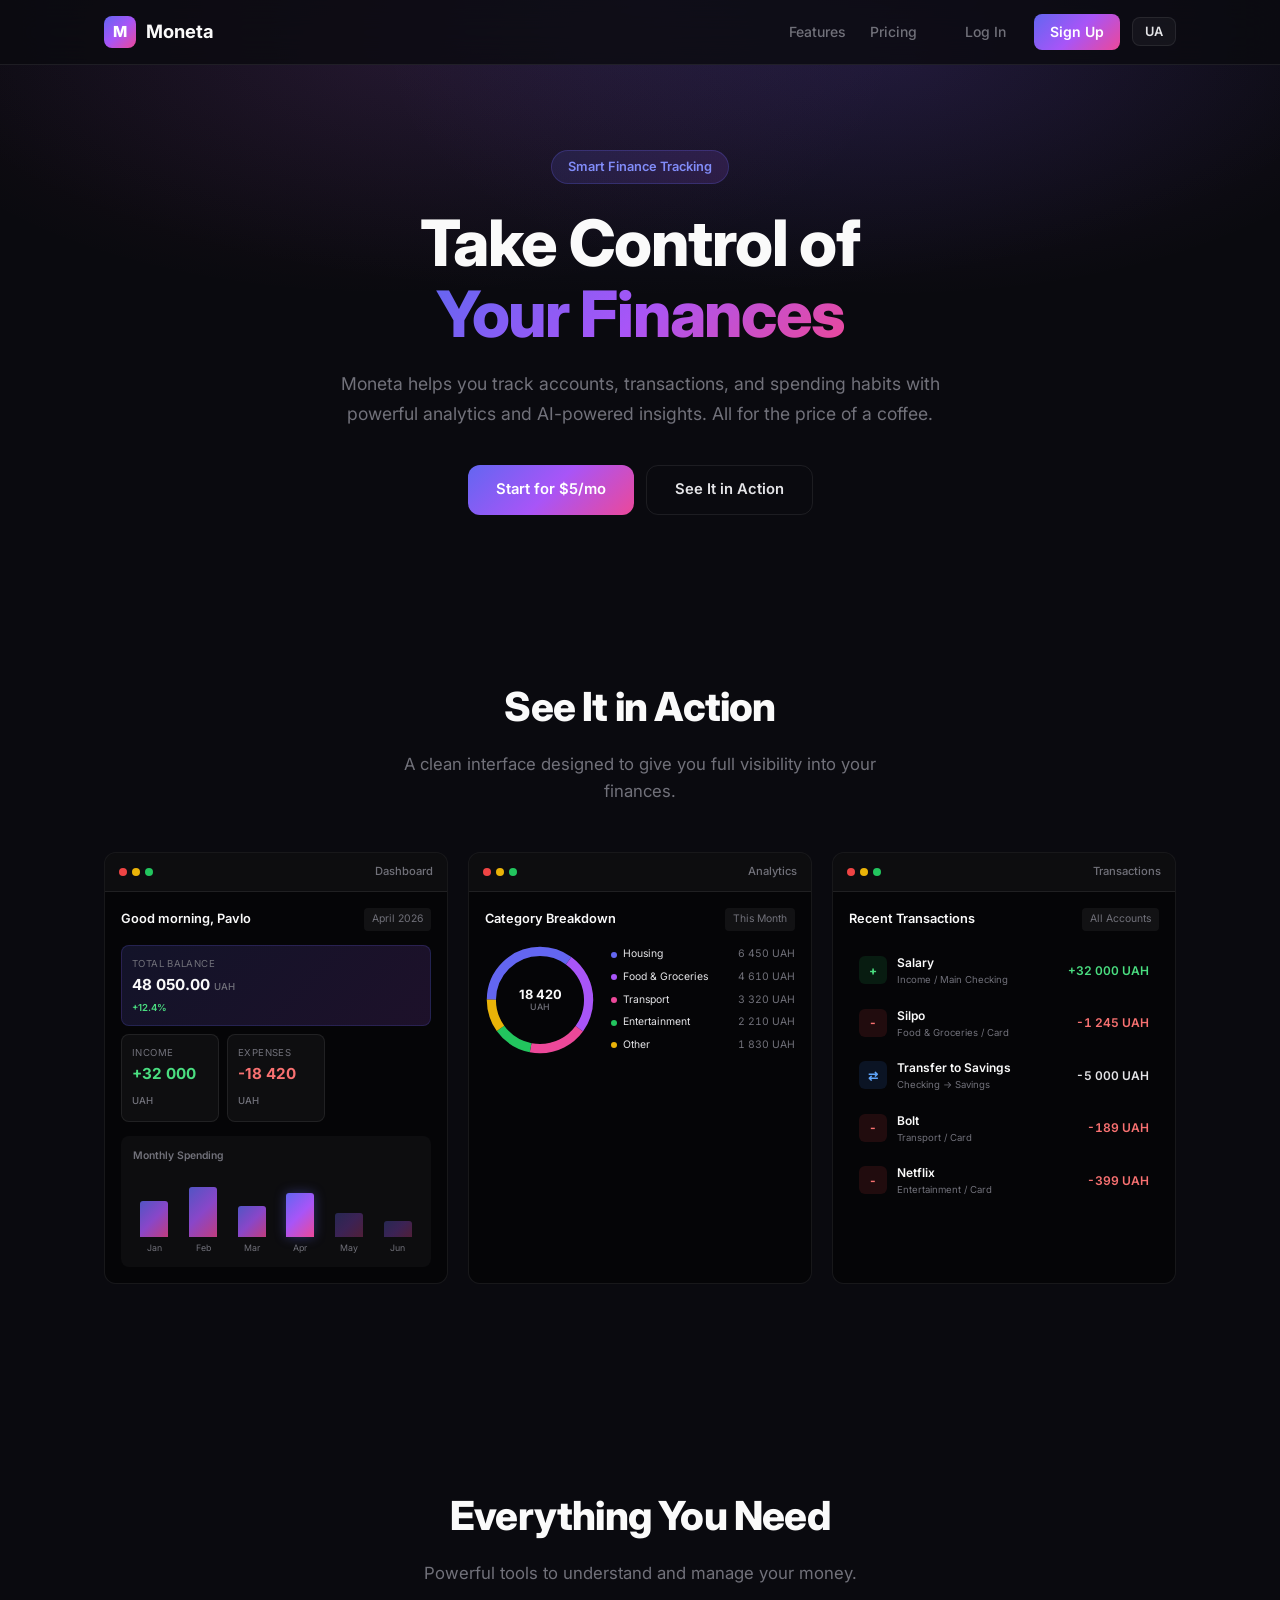
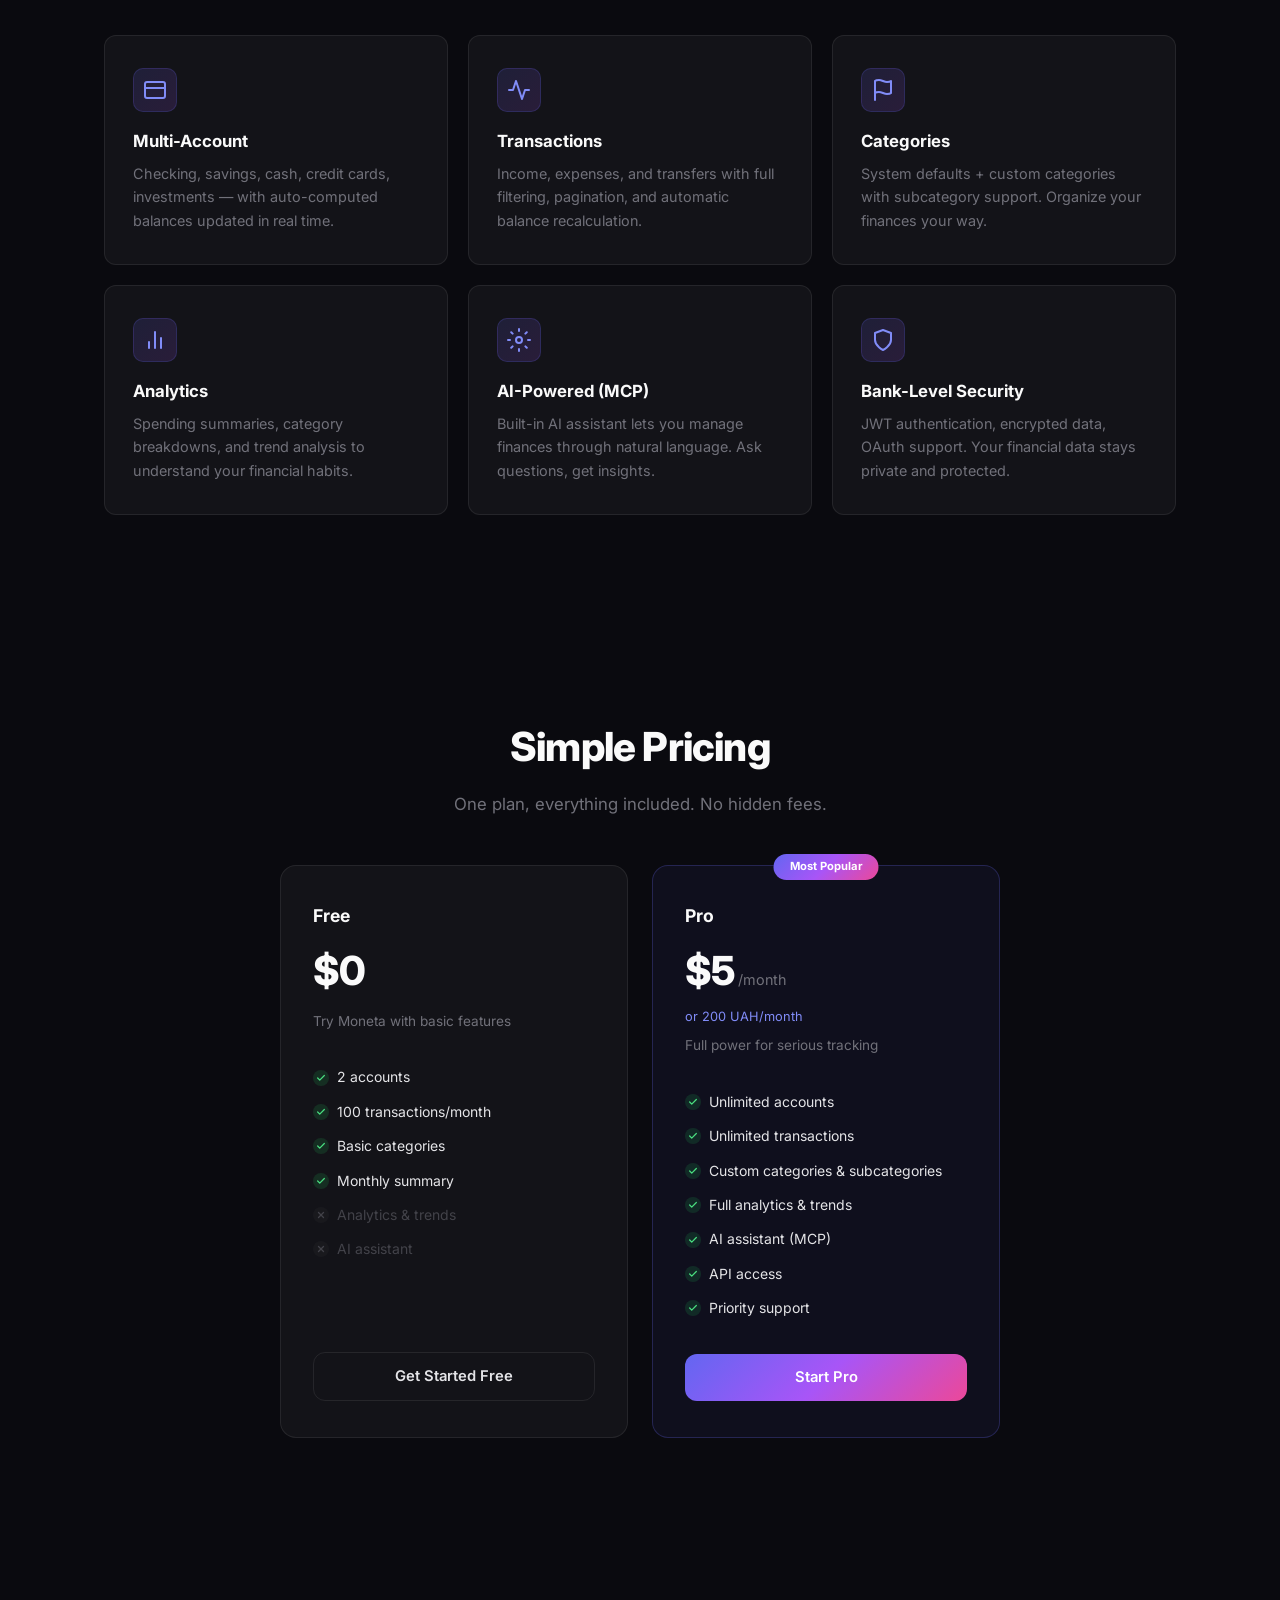
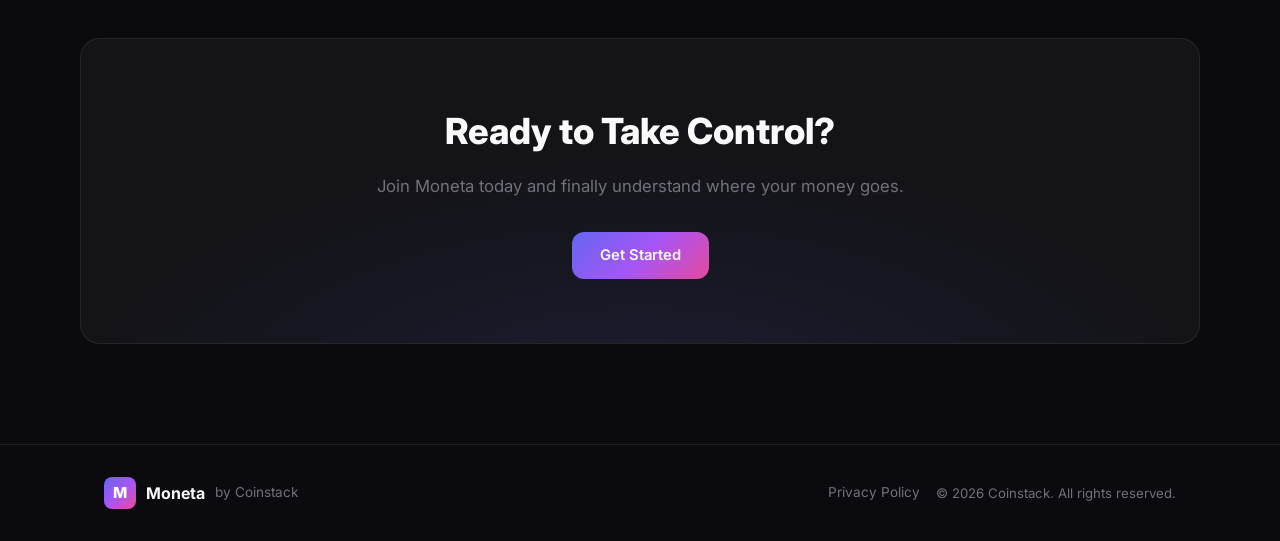
==== commit 6d7a7f9c: "feat: added privacy policy page" ====
--- a/index.html
+++ b/index.html
@@ -331,6 +331,7 @@
         <span class="footer__by">by Coinstack</span>
       </div>
       <div class="footer__right">
+        <a href="/privacy.html" class="footer__link" data-i18n="footer.privacy">Privacy Policy</a>
         <span class="footer__copy" data-i18n="footer.copy">&copy; 2026 Coinstack. All rights reserved.</span>
       </div>
     </div>
--- a/style.css
+++ b/style.css
@@ -851,6 +851,22 @@
   color: var(--text-dim);
 }
 
+.footer__right {
+  display: flex;
+  align-items: center;
+  gap: 16px;
+}
+
+.footer__link {
+  font-size: 0.85rem;
+  color: var(--text-dim);
+  transition: color 0.2s;
+}
+
+.footer__link:hover {
+  color: var(--accent-light);
+}
+
 .footer__copy {
   font-size: 0.825rem;
   color: var(--text-dim);
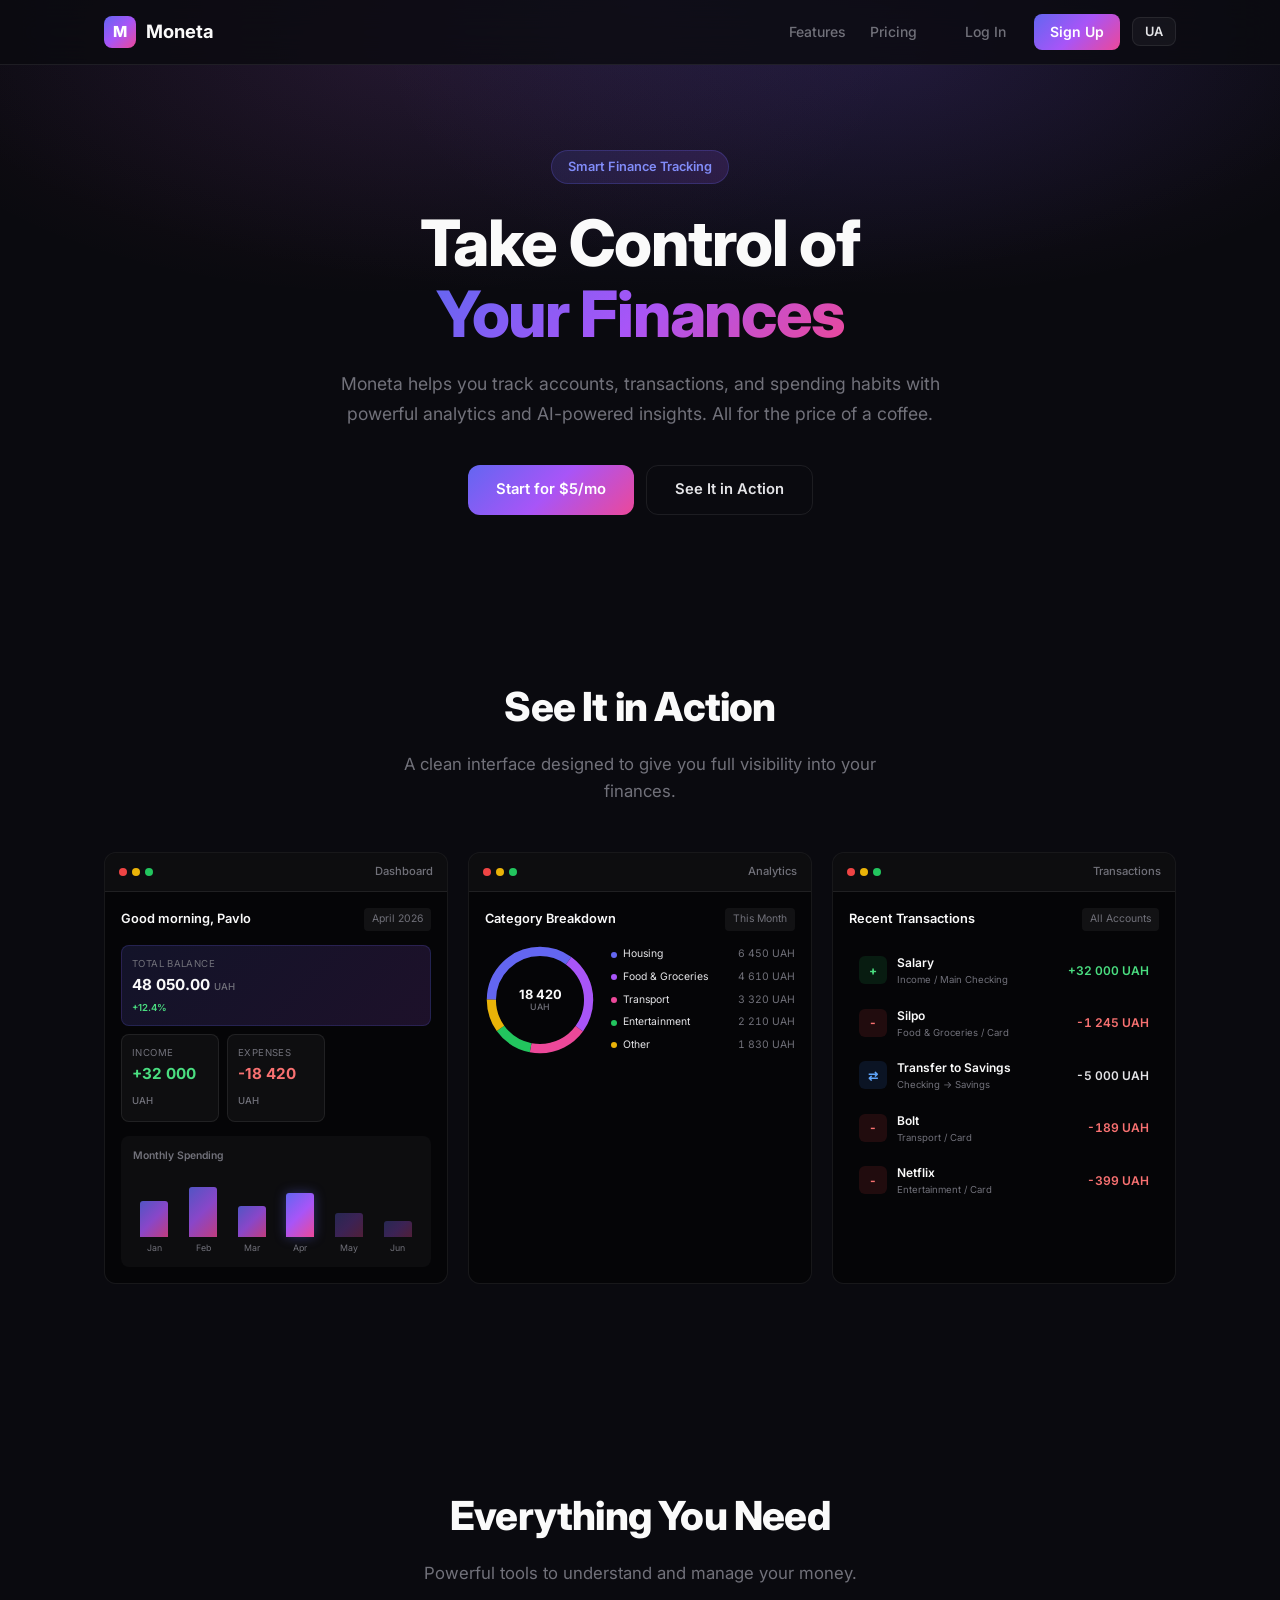
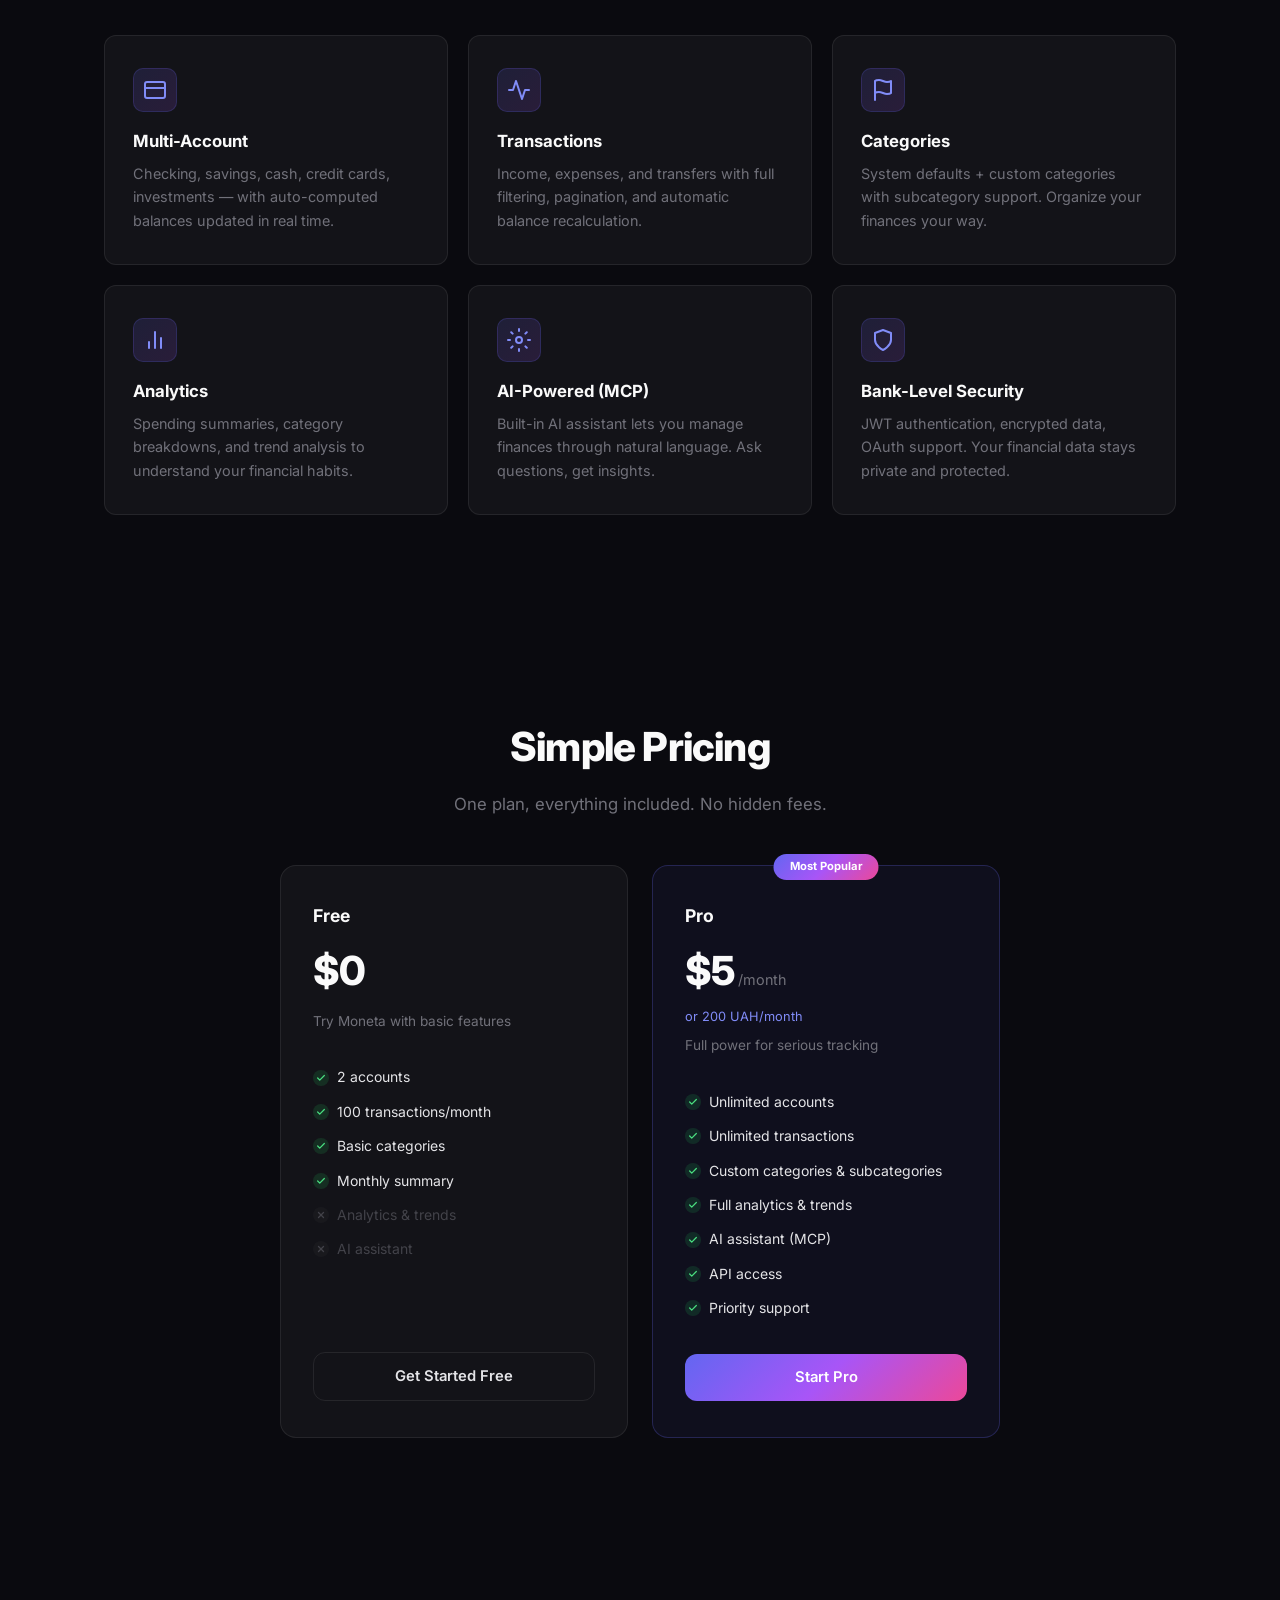
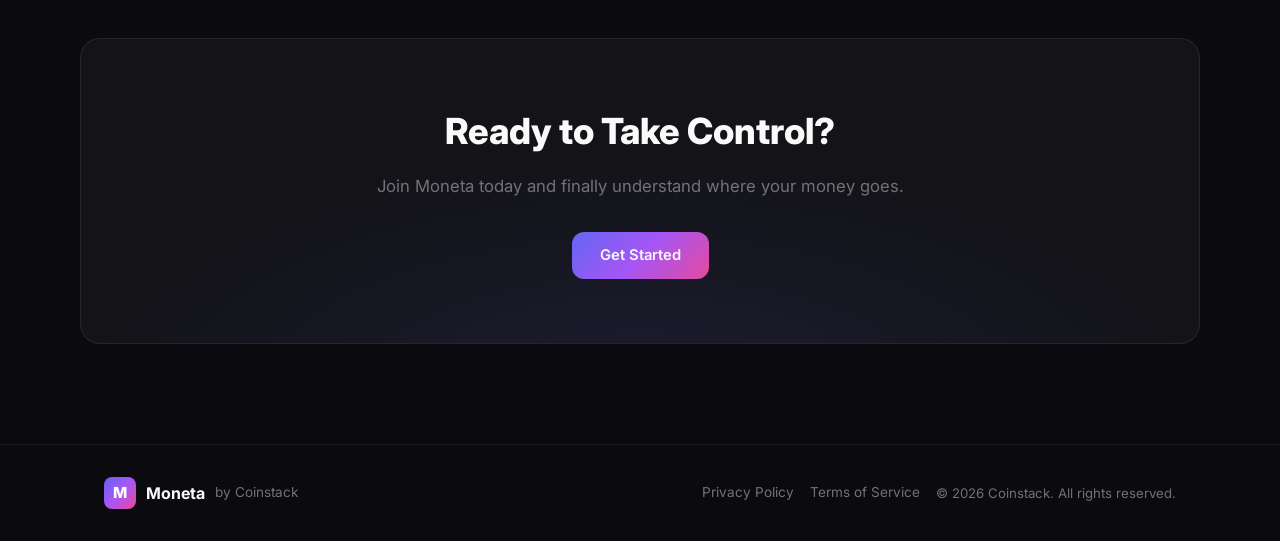
==== commit 89883ea9: "feat: added terms page" ====
--- a/index.html
+++ b/index.html
@@ -332,6 +332,7 @@
       </div>
       <div class="footer__right">
         <a href="/privacy.html" class="footer__link" data-i18n="footer.privacy">Privacy Policy</a>
+        <a href="/terms.html" class="footer__link" data-i18n="footer.terms">Terms of Service</a>
         <span class="footer__copy" data-i18n="footer.copy">&copy; 2026 Coinstack. All rights reserved.</span>
       </div>
     </div>
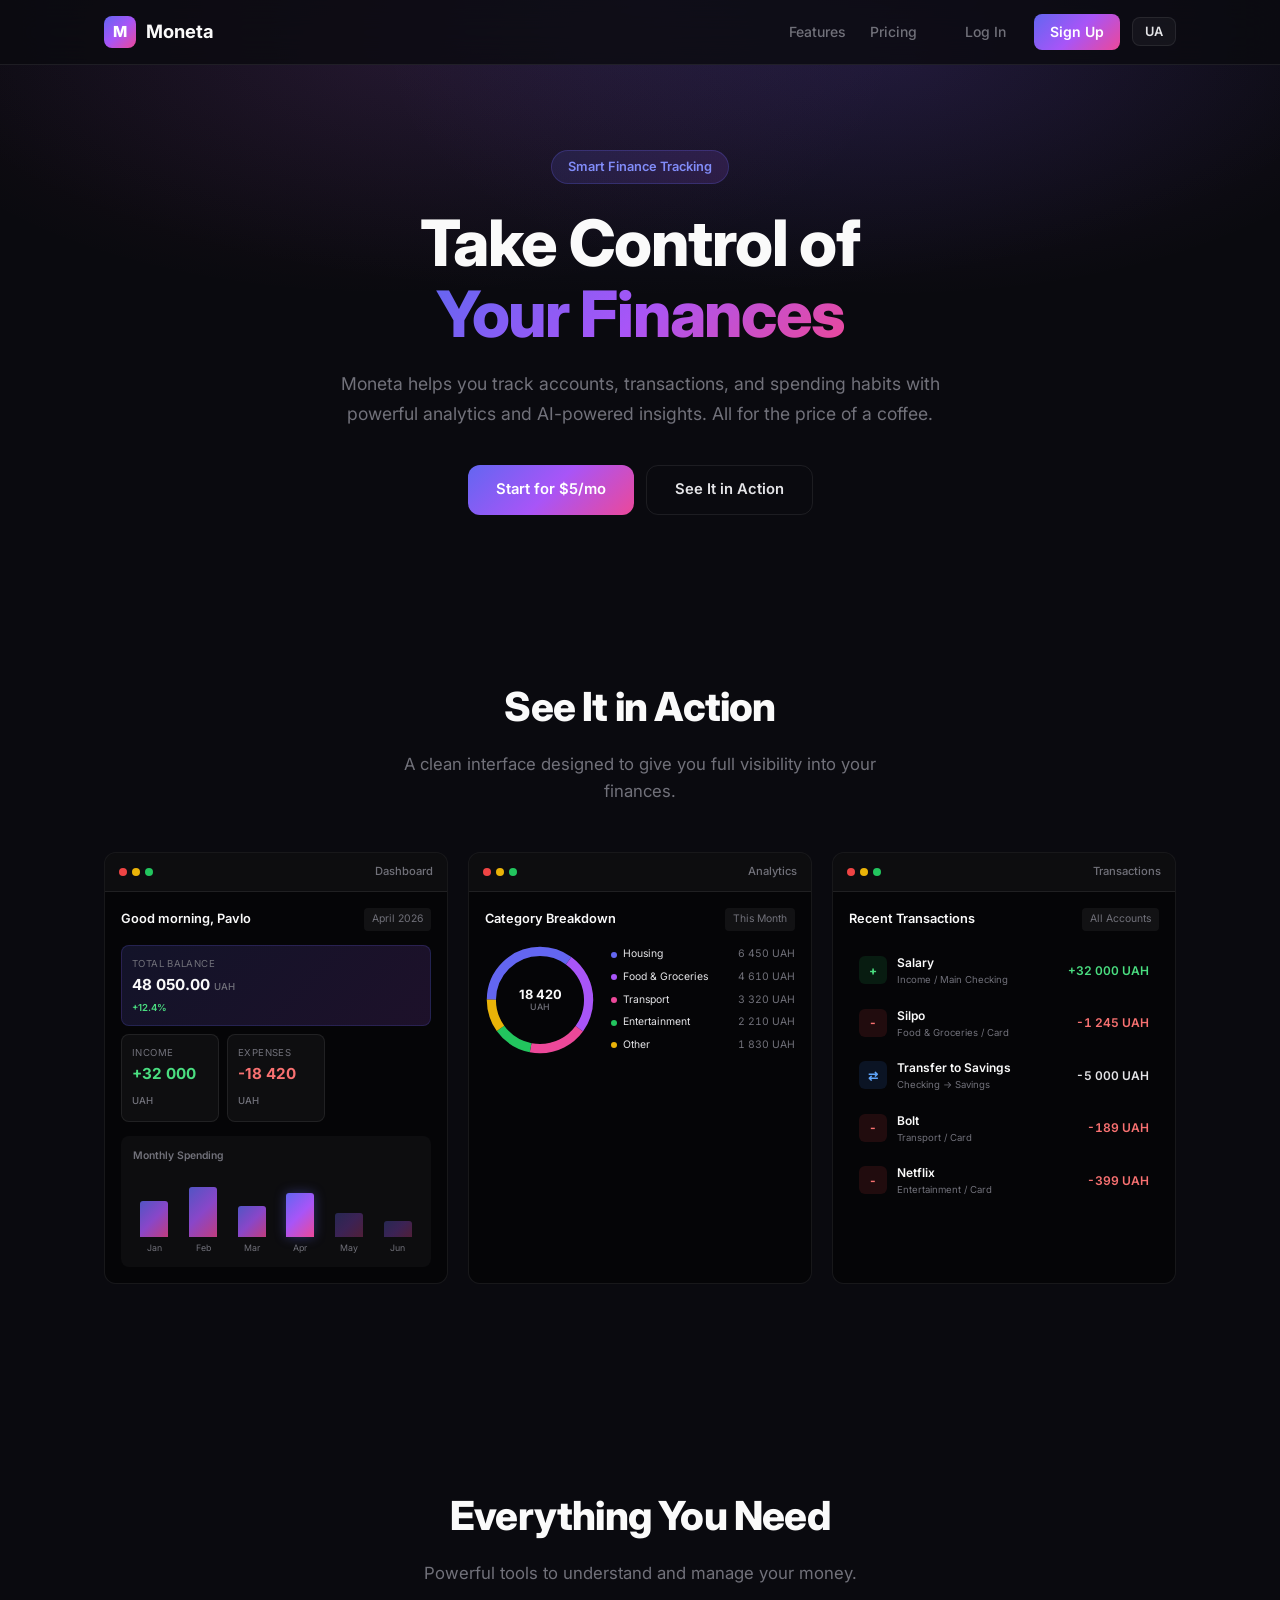
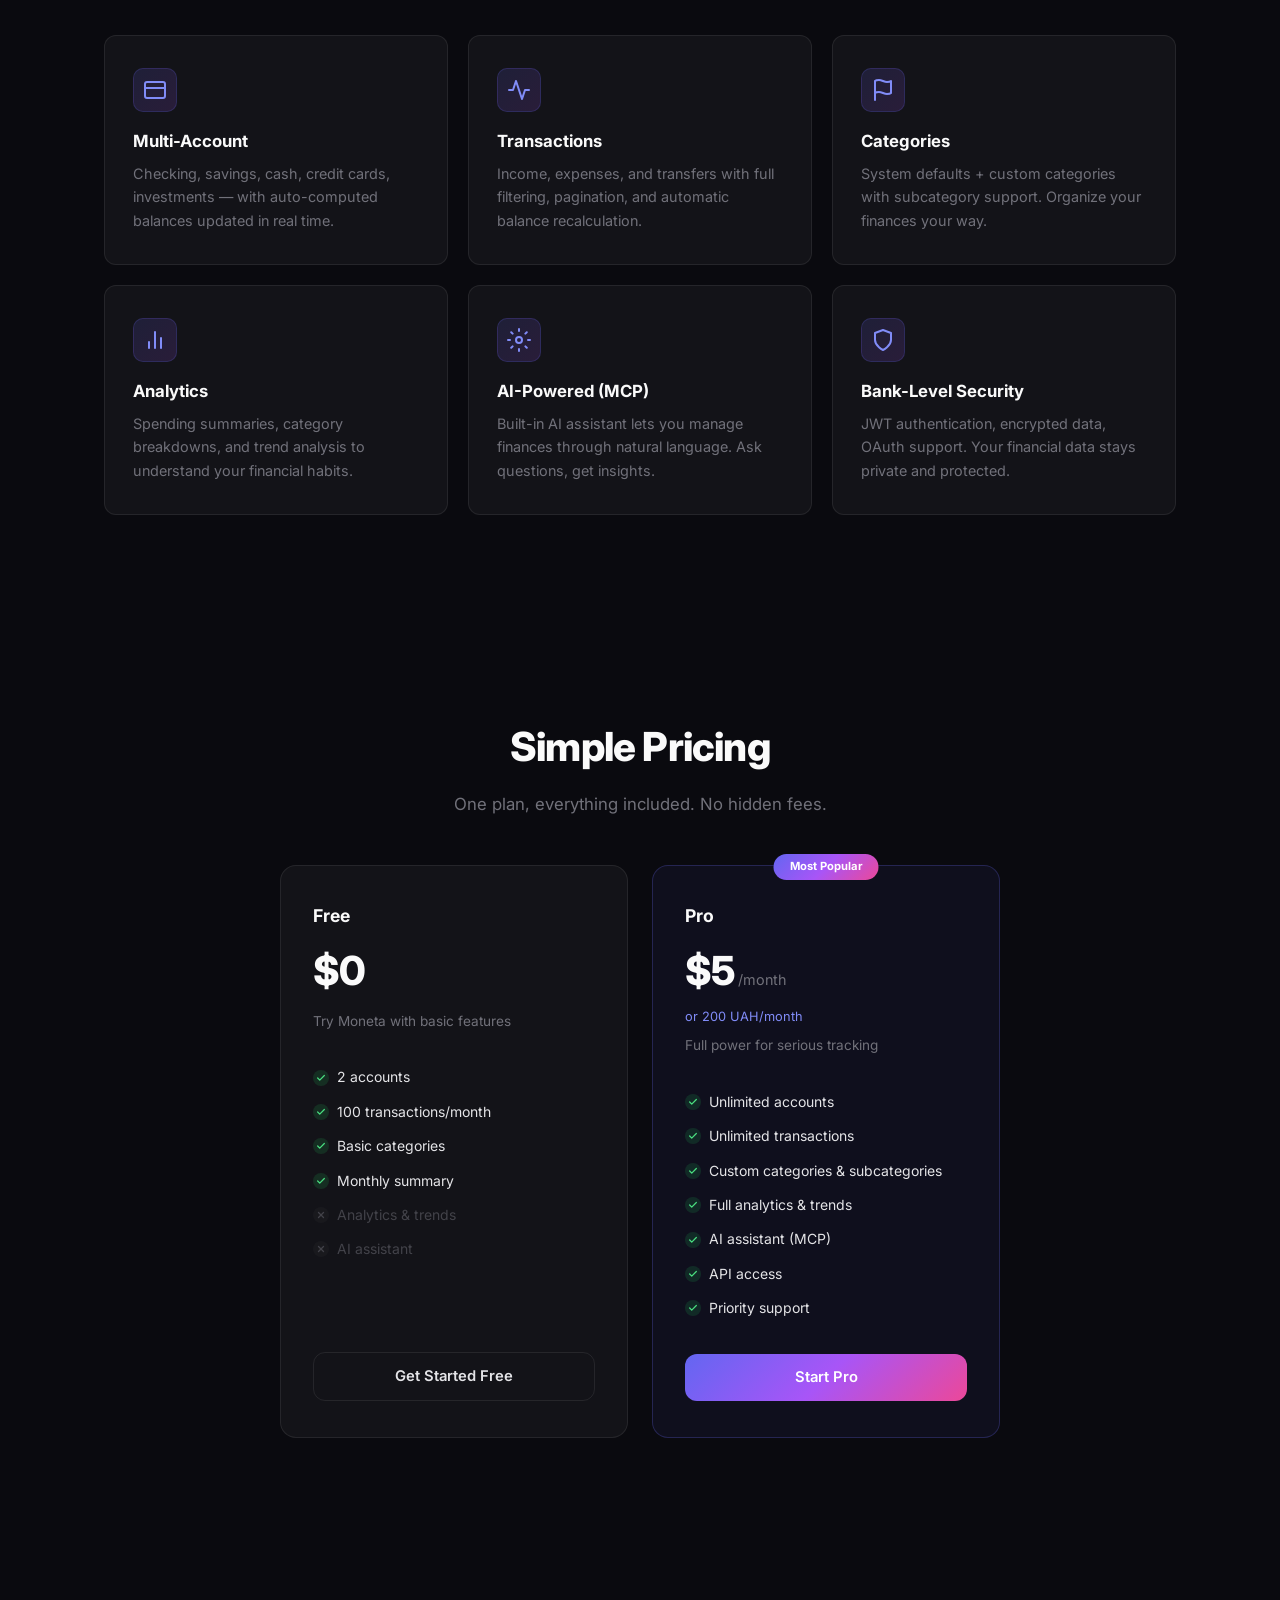
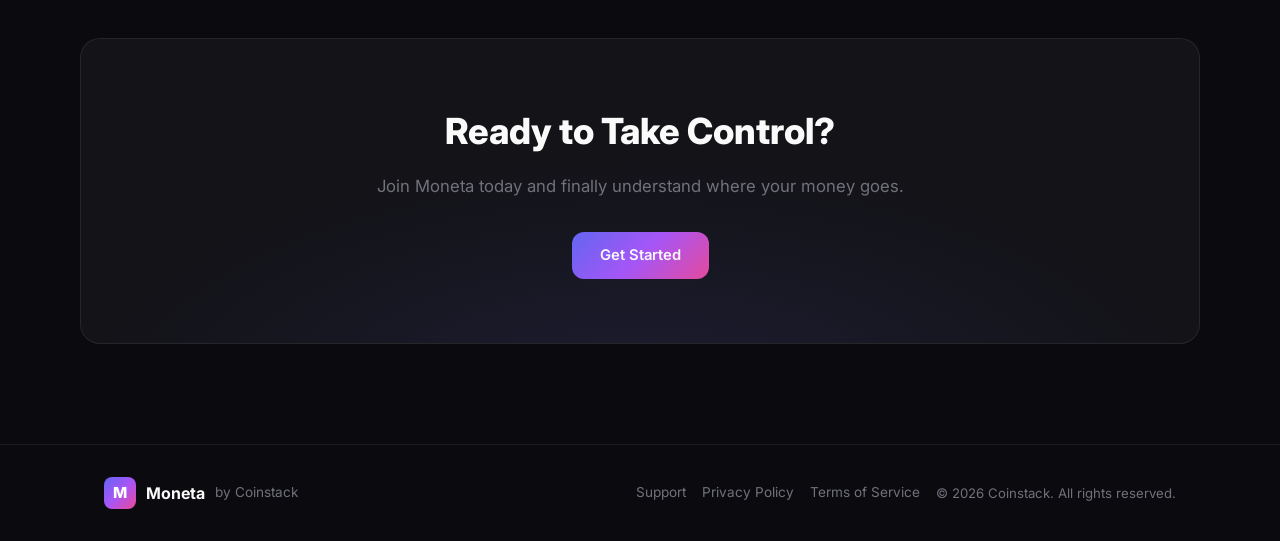
==== commit 083cd98c: "feat: added support contact" ====
--- a/index.html
+++ b/index.html
@@ -331,6 +331,7 @@
         <span class="footer__by">by Coinstack</span>
       </div>
       <div class="footer__right">
+        <a href="mailto:support@coinstack.cloud" class="footer__link" data-i18n="footer.support">Support</a>
         <a href="/privacy.html" class="footer__link" data-i18n="footer.privacy">Privacy Policy</a>
         <a href="/terms.html" class="footer__link" data-i18n="footer.terms">Terms of Service</a>
         <span class="footer__copy" data-i18n="footer.copy">&copy; 2026 Coinstack. All rights reserved.</span>
